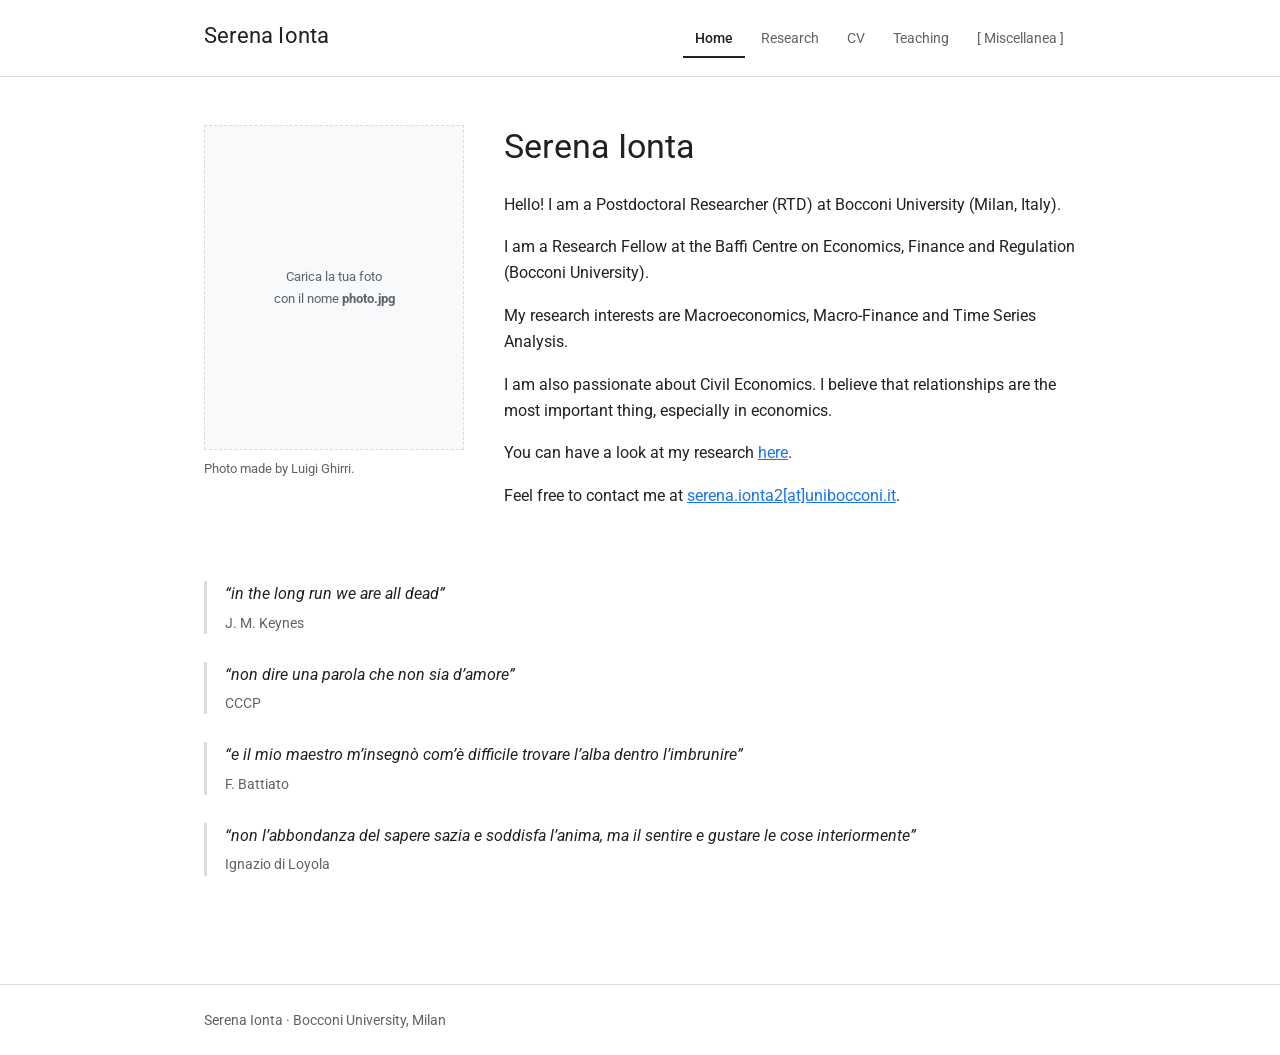
==== index.html @ 7573011e "Add files via upload" ====
<!DOCTYPE html>
<html lang="en">
<head>
<meta charset="utf-8">
<meta name="viewport" content="width=device-width, initial-scale=1">
<title>Serena Ionta</title>
<meta name="description" content="Serena Ionta — Postdoctoral Researcher (RTD) at Bocconi University. Macroeconomics, Macro-Finance and Time Series Analysis.">
<link rel="preconnect" href="https://fonts.googleapis.com">
<link rel="preconnect" href="https://fonts.gstatic.com" crossorigin>
<link href="https://fonts.googleapis.com/css2?family=Roboto:wght@300;400;500&display=swap" rel="stylesheet">
<link rel="stylesheet" href="style.css">
</head>
<body>

<header class="intestazione">
  <div class="intestazione-interno">
    <p class="titolo-sito"><a href="index.html">Serena Ionta</a></p>
    <nav class="navigazione">
      <a href="index.html" class="attivo">Home</a>
      <a href="research.html">Research</a>
      <a href="cv.html">CV</a>
      <a href="teaching.html">Teaching</a>
      <a href="miscellanea.html">[ Miscellanea ]</a>
    </nav>
  </div>
</header>

<main>

  <div class="introduzione">

    <div class="colonna-foto">
      <!-- Per usare la tua foto: carica il file su GitHub con il nome
           photo.jpg, poi cancella il blocco <div class="foto-segnaposto">
           qui sotto e togli i commenti dal tag <img>. -->
      <div class="foto-segnaposto">
        <span>Carica la tua foto<br>con il nome <strong>photo.jpg</strong></span>
      </div>
      <!--
      <img src="photo.jpg" alt="Serena Ionta">
      -->
      <p class="didascalia">Photo made by Luigi Ghirri.</p>
    </div>

    <div class="colonna-testo">
      <h1>Serena Ionta</h1>

      <p>Hello! I am a Postdoctoral Researcher (RTD) at Bocconi University (Milan, Italy).</p>

      <p>I am a Research Fellow at the Baffi Centre on Economics, Finance and Regulation
         (Bocconi University).</p>

      <p>My research interests are Macroeconomics, Macro-Finance and Time Series Analysis.</p>

      <p>I am also passionate about Civil Economics. I believe that relationships are the most
         important thing, especially in economics.</p>

      <p>You can have a look at my research <a href="research.html">here</a>.</p>

      <p>Feel free to contact me at
         <a href="mailto:serena.ionta2@unibocconi.it">serena.ionta2[at]unibocconi.it</a>.</p>
    </div>

  </div>

  <section class="citazioni">

    <blockquote class="citazione">
      <p>&ldquo;in the long run we are all dead&rdquo;</p>
      <footer>J. M. Keynes</footer>
    </blockquote>

    <blockquote class="citazione">
      <p>&ldquo;non dire una parola che non sia d&rsquo;amore&rdquo;</p>
      <footer>CCCP</footer>
    </blockquote>

    <blockquote class="citazione">
      <p>&ldquo;e il mio maestro m&rsquo;insegn&ograve; com&rsquo;&egrave; difficile trovare
         l&rsquo;alba dentro l&rsquo;imbrunire&rdquo;</p>
      <footer>F. Battiato</footer>
    </blockquote>

    <blockquote class="citazione">
      <p>&ldquo;non l&rsquo;abbondanza del sapere sazia e soddisfa l&rsquo;anima, ma il sentire
         e gustare le cose interiormente&rdquo;</p>
      <footer>Ignazio di Loyola</footer>
    </blockquote>

  </section>

</main>

<footer class="piede">
  <div>Serena Ionta &middot; Bocconi University, Milan</div>
</footer>

</body>
</html>
---- style.css ----
/* ============================================================
   Serena Ionta — foglio di stile
   Ispirato al tema "Simple" di Google Sites
   ============================================================ */

:root {
  --testo:        #202124;
  --testo-tenue:  #5f6368;
  --bordo:        #dadce0;
  --link:         #1a73e8;
  --sfondo:       #ffffff;
  --sfondo-tenue: #f8f9fa;
  --larghezza:    920px;
}

* { box-sizing: border-box; }

html { -webkit-text-size-adjust: 100%; }

body {
  margin: 0;
  background: var(--sfondo);
  color: var(--testo);
  font-family: Roboto, "Helvetica Neue", Arial, sans-serif;
  font-size: 16px;
  line-height: 1.65;
}

/* ---------- Intestazione e navigazione ---------- */

.intestazione {
  border-bottom: 1px solid var(--bordo);
  background: var(--sfondo);
  position: sticky;
  top: 0;
  z-index: 10;
}

.intestazione-interno {
  max-width: var(--larghezza);
  margin: 0 auto;
  padding: 18px 24px;
  display: flex;
  flex-wrap: wrap;
  align-items: baseline;
  gap: 8px 32px;
}

.titolo-sito {
  font-size: 22px;
  font-weight: 400;
  letter-spacing: .2px;
  margin: 0;
  white-space: nowrap;
}

.titolo-sito a {
  color: var(--testo);
  text-decoration: none;
}

.navigazione {
  display: flex;
  flex-wrap: wrap;
  gap: 4px;
  margin-left: auto;
}

.navigazione a {
  color: var(--testo-tenue);
  text-decoration: none;
  font-size: 14px;
  padding: 8px 12px;
  border-radius: 4px;
  transition: background .15s ease, color .15s ease;
}

.navigazione a:hover {
  background: var(--sfondo-tenue);
  color: var(--testo);
}

.navigazione a.attivo {
  color: var(--testo);
  font-weight: 500;
  box-shadow: inset 0 -2px 0 var(--testo);
  border-radius: 0;
}

/* ---------- Corpo della pagina ---------- */

main {
  max-width: var(--larghezza);
  margin: 0 auto;
  padding: 48px 24px 80px;
}

h1 {
  font-size: 34px;
  font-weight: 400;
  line-height: 1.25;
  margin: 0 0 24px;
}

h2 {
  font-size: 24px;
  font-weight: 400;
  margin: 48px 0 16px;
  padding-bottom: 8px;
  border-bottom: 1px solid var(--bordo);
}

h2:first-of-type { margin-top: 8px; }

h3 {
  font-size: 18px;
  font-weight: 500;
  margin: 32px 0 8px;
}

p { margin: 0 0 16px; }

a { color: var(--link); }

a:hover { text-decoration: none; }

hr {
  border: 0;
  border-top: 1px solid var(--bordo);
  margin: 40px 0;
}

/* ---------- Home: foto + testo ---------- */

.introduzione {
  display: flex;
  flex-wrap: wrap;
  gap: 40px;
  align-items: flex-start;
}

.colonna-foto {
  flex: 0 0 260px;
  max-width: 100%;
}

.colonna-foto img {
  width: 100%;
  height: auto;
  display: block;
  border-radius: 2px;
}

.didascalia {
  font-size: 12.5px;
  color: var(--testo-tenue);
  margin: 10px 0 0;
  line-height: 1.4;
}

.colonna-testo {
  flex: 1 1 380px;
  min-width: 0;
}

/* segnaposto se la foto non è ancora stata caricata */
.foto-segnaposto {
  width: 100%;
  aspect-ratio: 4 / 5;
  background: var(--sfondo-tenue);
  border: 1px dashed var(--bordo);
  display: flex;
  align-items: center;
  justify-content: center;
  text-align: center;
  padding: 16px;
  font-size: 13px;
  color: var(--testo-tenue);
}

/* ---------- Citazioni ---------- */

.citazioni {
  margin-top: 56px;
}

.citazione {
  margin: 0 0 28px;
  padding-left: 18px;
  border-left: 3px solid var(--bordo);
}

.citazione p {
  margin: 0;
  font-style: italic;
  color: var(--testo);
}

.citazione footer {
  margin-top: 4px;
  font-size: 13.5px;
  font-style: normal;
  color: var(--testo-tenue);
}

/* ---------- Pubblicazioni ---------- */

.pubblicazione {
  margin: 0 0 28px;
  padding-left: 18px;
  border-left: 3px solid transparent;
  transition: border-color .15s ease;
}

.pubblicazione:hover { border-left-color: var(--bordo); }

.autori {
  margin: 0;
  color: var(--testo-tenue);
  font-size: 15px;
}

.titolo-lavoro {
  margin: 2px 0;
  font-weight: 500;
}

.rivista {
  margin: 0;
  font-size: 15px;
  color: var(--testo-tenue);
}

.rivista em { font-style: italic; }

.stato {
  display: inline-block;
  margin-top: 6px;
  font-size: 12px;
  letter-spacing: .4px;
  text-transform: uppercase;
  color: var(--testo-tenue);
  background: var(--sfondo-tenue);
  border: 1px solid var(--bordo);
  border-radius: 12px;
  padding: 2px 10px;
}

/* ---------- Elenchi ---------- */

ul.pulita {
  list-style: none;
  padding: 0;
  margin: 0;
}

ul.pulita li {
  padding: 12px 0;
  border-bottom: 1px solid var(--bordo);
}

ul.pulita li:last-child { border-bottom: 0; }

.anni {
  display: inline-block;
  min-width: 130px;
  color: var(--testo-tenue);
  font-size: 14px;
  font-variant-numeric: tabular-nums;
}

ul.riviste {
  list-style: none;
  padding: 0;
  margin: 0;
  columns: 2;
  column-gap: 40px;
}

ul.riviste li {
  break-inside: avoid;
  padding: 5px 0 5px 16px;
  position: relative;
  font-size: 15px;
}

ul.riviste li::before {
  content: "\2013";
  position: absolute;
  left: 0;
  color: var(--testo-tenue);
}

/* ---------- Corsi ---------- */

.corso {
  border: 1px solid var(--bordo);
  border-radius: 8px;
  padding: 18px 22px;
  margin: 0 0 18px;
}

.corso-testata {
  display: flex;
  flex-wrap: wrap;
  align-items: baseline;
  gap: 4px 12px;
}

.corso-titolo {
  margin: 0;
  font-size: 18px;
  font-weight: 500;
}

.corso-sede {
  margin: 4px 0 0;
  color: var(--testo-tenue);
  font-size: 15px;
}

.corso details {
  margin-top: 14px;
  border-top: 1px solid var(--bordo);
  padding-top: 12px;
}

.corso summary {
  cursor: pointer;
  font-size: 13px;
  letter-spacing: .4px;
  text-transform: uppercase;
  color: var(--link);
  list-style: none;
}

.corso summary::-webkit-details-marker { display: none; }

.corso summary::before {
  content: "\25B8\00a0";
  display: inline-block;
  transition: transform .15s ease;
}

.corso details[open] summary::before { content: "\25BE\00a0"; }

.corso ol {
  margin: 12px 0 0;
  padding-left: 22px;
  font-size: 15px;
}

.corso ol li { margin-bottom: 7px; }

.nota {
  background: var(--sfondo-tenue);
  border: 1px solid var(--bordo);
  border-radius: 8px;
  padding: 16px 20px;
  color: var(--testo-tenue);
  font-size: 15px;
}

/* ---------- Piè di pagina ---------- */

footer.piede {
  border-top: 1px solid var(--bordo);
  color: var(--testo-tenue);
  font-size: 13.5px;
}

footer.piede div {
  max-width: var(--larghezza);
  margin: 0 auto;
  padding: 24px;
}

/* ---------- Schermi piccoli ---------- */

@media (max-width: 640px) {
  .intestazione-interno { padding: 14px 18px; }
  .navigazione { margin-left: 0; width: 100%; }
  .navigazione a { padding: 6px 10px; }
  main { padding: 32px 18px 60px; }
  h1 { font-size: 28px; }
  .introduzione { gap: 28px; }
  .colonna-foto { flex: 0 0 100%; max-width: 300px; }
}
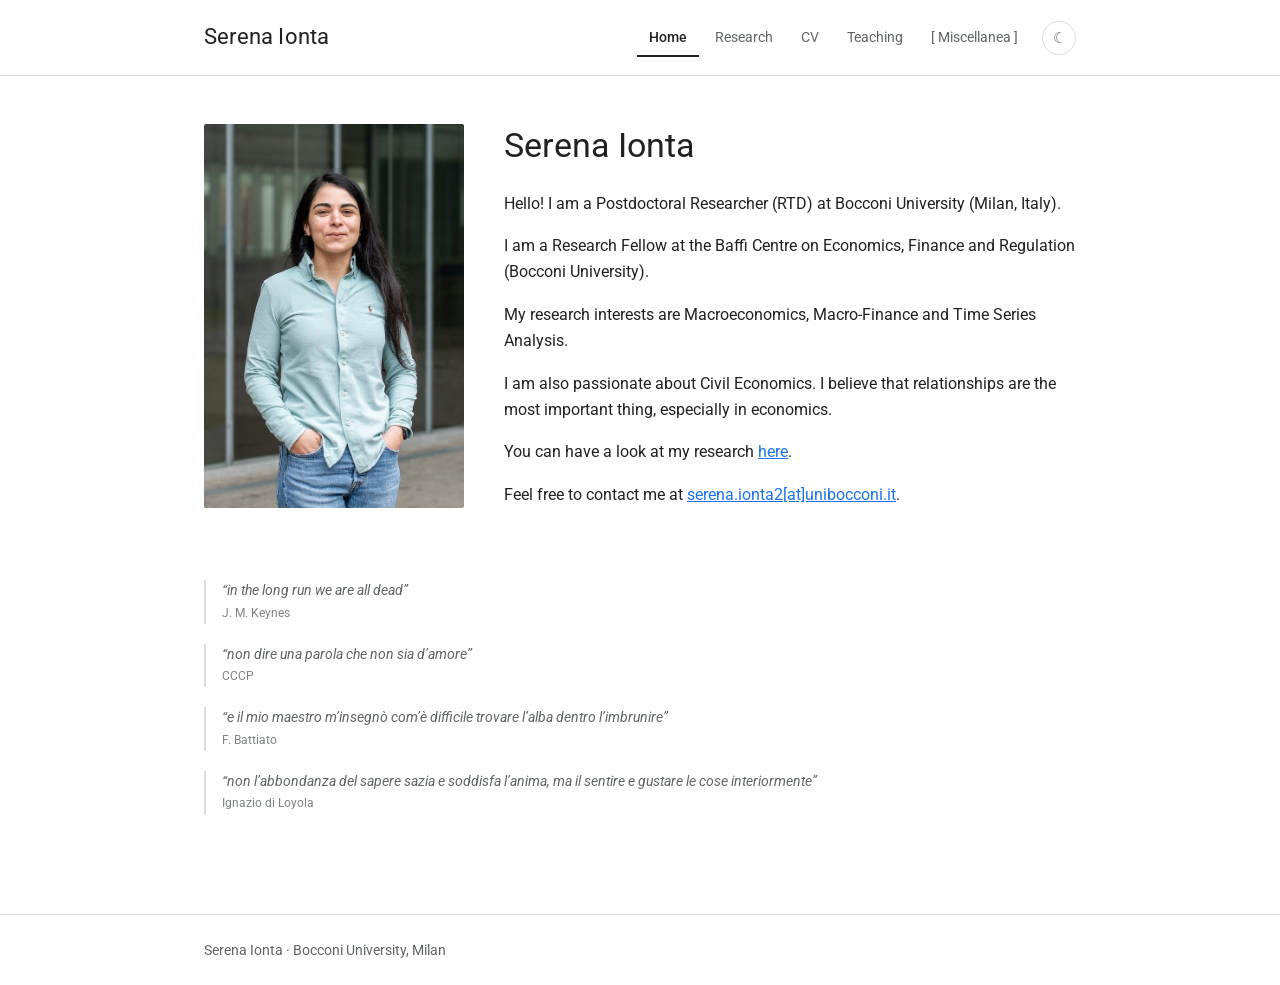
==== commit 497bdbea: "Add files via upload" ====
--- a/index.html
+++ b/index.html
@@ -9,6 +9,13 @@
 <link rel="preconnect" href="https://fonts.gstatic.com" crossorigin>
 <link href="https://fonts.googleapis.com/css2?family=Roboto:wght@300;400;500&display=swap" rel="stylesheet">
 <link rel="stylesheet" href="style.css">
+<script>
+try {
+  var t = localStorage.getItem('tema-serena');
+  if (!t) t = window.matchMedia('(prefers-color-scheme: dark)').matches ? 'scuro' : 'chiaro';
+  document.documentElement.setAttribute('data-tema', t);
+} catch (e) { document.documentElement.setAttribute('data-tema', 'chiaro'); }
+</script>
 </head>
 <body>
 
@@ -21,6 +28,7 @@
       <a href="cv.html">CV</a>
       <a href="teaching.html">Teaching</a>
       <a href="miscellanea.html">[ Miscellanea ]</a>
+      <button id="tema-bottone" type="button">☾</button>
     </nav>
   </div>
 </header>
@@ -30,16 +38,7 @@
   <div class="introduzione">
 
     <div class="colonna-foto">
-      <!-- Per usare la tua foto: carica il file su GitHub con il nome
-           photo.jpg, poi cancella il blocco <div class="foto-segnaposto">
-           qui sotto e togli i commenti dal tag <img>. -->
-      <div class="foto-segnaposto">
-        <span>Carica la tua foto<br>con il nome <strong>photo.jpg</strong></span>
-      </div>
-      <!--
       <img src="photo.jpg" alt="Serena Ionta">
-      -->
-      <p class="didascalia">Photo made by Luigi Ghirri.</p>
     </div>
 
     <div class="colonna-testo">
@@ -95,5 +94,7 @@
   <div>Serena Ionta &middot; Bocconi University, Milan</div>
 </footer>
 
+<script src="theme.js"></script>
+
 </body>
 </html>
--- a/style.css
+++ b/style.css
@@ -1,9 +1,13 @@
 /* ============================================================
    Serena Ionta — foglio di stile
    Ispirato al tema "Simple" di Google Sites
+   Con modalità giorno / notte
    ============================================================ */
 
-:root {
+/* ---------- Colori: modalità giorno ---------- */
+
+:root,
+[data-tema="chiaro"] {
   --testo:        #202124;
   --testo-tenue:  #5f6368;
   --bordo:        #dadce0;
@@ -13,9 +17,23 @@
   --larghezza:    920px;
 }
 
+/* ---------- Colori: modalità notte ---------- */
+
+[data-tema="scuro"] {
+  --testo:        #e8eaed;
+  --testo-tenue:  #9aa0a6;
+  --bordo:        #3c4043;
+  --link:         #8ab4f8;
+  --sfondo:       #1f2023;
+  --sfondo-tenue: #292a2d;
+}
+
 * { box-sizing: border-box; }
 
-html { -webkit-text-size-adjust: 100%; }
+html {
+  -webkit-text-size-adjust: 100%;
+  color-scheme: light dark;
+}
 
 body {
   margin: 0;
@@ -24,6 +42,7 @@
   font-family: Roboto, "Helvetica Neue", Arial, sans-serif;
   font-size: 16px;
   line-height: 1.65;
+  transition: background .2s ease, color .2s ease;
 }
 
 /* ---------- Intestazione e navigazione ---------- */
@@ -42,8 +61,8 @@
   padding: 18px 24px;
   display: flex;
   flex-wrap: wrap;
-  align-items: baseline;
-  gap: 8px 32px;
+  align-items: center;
+  gap: 8px 24px;
 }
 
 .titolo-sito {
@@ -62,6 +81,7 @@
 .navigazione {
   display: flex;
   flex-wrap: wrap;
+  align-items: center;
   gap: 4px;
   margin-left: auto;
 }
@@ -85,6 +105,31 @@
   font-weight: 500;
   box-shadow: inset 0 -2px 0 var(--testo);
   border-radius: 0;
+}
+
+/* ---------- Pulsante giorno / notte ---------- */
+
+#tema-bottone {
+  margin-left: 8px;
+  width: 34px;
+  height: 34px;
+  flex: 0 0 auto;
+  border: 1px solid var(--bordo);
+  border-radius: 50%;
+  background: transparent;
+  color: var(--testo-tenue);
+  font-size: 15px;
+  line-height: 1;
+  cursor: pointer;
+  display: inline-flex;
+  align-items: center;
+  justify-content: center;
+  transition: background .15s ease, color .15s ease, border-color .15s ease;
+}
+
+#tema-bottone:hover {
+  background: var(--sfondo-tenue);
+  color: var(--testo);
 }
 
 /* ---------- Corpo della pagina ---------- */
@@ -185,22 +230,25 @@
 }
 
 .citazione {
-  margin: 0 0 28px;
-  padding-left: 18px;
-  border-left: 3px solid var(--bordo);
+  margin: 0 0 20px;
+  padding-left: 16px;
+  border-left: 2px solid var(--bordo);
 }
 
 .citazione p {
   margin: 0;
+  font-size: 14px;
+  line-height: 1.55;
   font-style: italic;
-  color: var(--testo);
+  color: var(--testo-tenue);
 }
 
 .citazione footer {
-  margin-top: 4px;
-  font-size: 13.5px;
+  margin-top: 2px;
+  font-size: 12px;
   font-style: normal;
   color: var(--testo-tenue);
+  opacity: .8;
 }
 
 /* ---------- Pubblicazioni ---------- */
@@ -339,7 +387,6 @@
 .corso summary::before {
   content: "\25B8\00a0";
   display: inline-block;
-  transition: transform .15s ease;
 }
 
 .corso details[open] summary::before { content: "\25BE\00a0"; }
@@ -381,8 +428,10 @@
   .intestazione-interno { padding: 14px 18px; }
   .navigazione { margin-left: 0; width: 100%; }
   .navigazione a { padding: 6px 10px; }
+  #tema-bottone { margin-left: auto; }
   main { padding: 32px 18px 60px; }
   h1 { font-size: 28px; }
   .introduzione { gap: 28px; }
   .colonna-foto { flex: 0 0 100%; max-width: 300px; }
-}
+  ul.riviste { columns: 1; }
+}
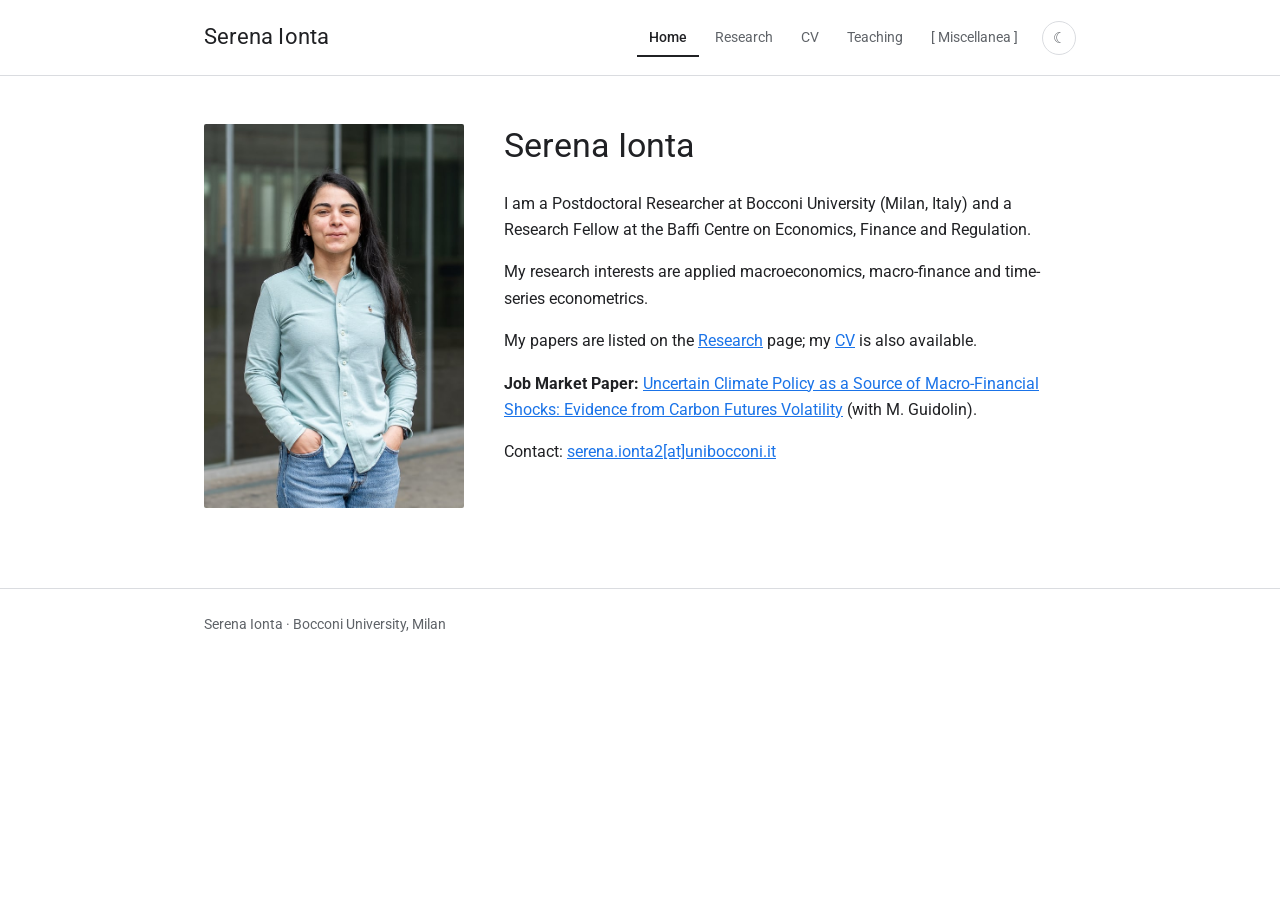
==== commit d29c4129: "Add files via upload" ====
--- a/index.html
+++ b/index.html
@@ -4,11 +4,11 @@
 <meta charset="utf-8">
 <meta name="viewport" content="width=device-width, initial-scale=1">
 <title>Serena Ionta</title>
-<meta name="description" content="Serena Ionta — Postdoctoral Researcher (RTD) at Bocconi University. Macroeconomics, Macro-Finance and Time Series Analysis.">
+<meta name="description" content="Serena Ionta — Postdoctoral Researcher at Bocconi University and Research Fellow at the Baffi Centre. Applied macroeconomics, macro-finance and time-series econometrics.">
 <link rel="preconnect" href="https://fonts.googleapis.com">
 <link rel="preconnect" href="https://fonts.gstatic.com" crossorigin>
 <link href="https://fonts.googleapis.com/css2?family=Roboto:wght@300;400;500&display=swap" rel="stylesheet">
-<link rel="stylesheet" href="style.css">
+<link rel="stylesheet" href="style.css?v=2">
 <script>
 try {
   var t = localStorage.getItem('tema-serena');
@@ -44,49 +44,24 @@
     <div class="colonna-testo">
       <h1>Serena Ionta</h1>
 
-      <p>Hello! I am a Postdoctoral Researcher (RTD) at Bocconi University (Milan, Italy).</p>
+      <p>I am a Postdoctoral Researcher at Bocconi University (Milan, Italy) and a
+         Research Fellow at the Baffi Centre on Economics, Finance and Regulation.</p>
 
-      <p>I am a Research Fellow at the Baffi Centre on Economics, Finance and Regulation
-         (Bocconi University).</p>
+      <p>My research interests are applied macroeconomics, macro-finance and time-series
+         econometrics.</p>
 
-      <p>My research interests are Macroeconomics, Macro-Finance and Time Series Analysis.</p>
+      <p>My papers are listed on the <a href="research.html">Research</a> page; my
+         <a href="cv.html">CV</a> is also available.</p>
 
-      <p>I am also passionate about Civil Economics. I believe that relationships are the most
-         important thing, especially in economics.</p>
+      <p><strong>Job Market Paper:</strong>
+         <a href="research.html#jmp">Uncertain Climate Policy as a Source of Macro-Financial
+         Shocks: Evidence from Carbon Futures Volatility</a> (with M. Guidolin).</p>
 
-      <p>You can have a look at my research <a href="research.html">here</a>.</p>
-
-      <p>Feel free to contact me at
-         <a href="mailto:serena.ionta2@unibocconi.it">serena.ionta2[at]unibocconi.it</a>.</p>
+      <p>Contact:
+         <a href="mailto:serena.ionta2@unibocconi.it">serena.ionta2[at]unibocconi.it</a></p>
     </div>
 
   </div>
-
-  <section class="citazioni">
-
-    <blockquote class="citazione">
-      <p>&ldquo;in the long run we are all dead&rdquo;</p>
-      <footer>J. M. Keynes</footer>
-    </blockquote>
-
-    <blockquote class="citazione">
-      <p>&ldquo;non dire una parola che non sia d&rsquo;amore&rdquo;</p>
-      <footer>CCCP</footer>
-    </blockquote>
-
-    <blockquote class="citazione">
-      <p>&ldquo;e il mio maestro m&rsquo;insegn&ograve; com&rsquo;&egrave; difficile trovare
-         l&rsquo;alba dentro l&rsquo;imbrunire&rdquo;</p>
-      <footer>F. Battiato</footer>
-    </blockquote>
-
-    <blockquote class="citazione">
-      <p>&ldquo;non l&rsquo;abbondanza del sapere sazia e soddisfa l&rsquo;anima, ma il sentire
-         e gustare le cose interiormente&rdquo;</p>
-      <footer>Ignazio di Loyola</footer>
-    </blockquote>
-
-  </section>
 
 </main>
 
--- a/style.css
+++ b/style.css
@@ -435,3 +435,36 @@
   .colonna-foto { flex: 0 0 100%; max-width: 300px; }
   ul.riviste { columns: 1; }
 }
+
+/* ---------- Job Market Paper ---------- */
+
+.pubblicazione.jmp {
+  border: 1px solid var(--bordo);
+  border-left: 3px solid var(--link);
+  border-radius: 8px;
+  padding: 18px 22px;
+  background: var(--sfondo-tenue);
+}
+
+.pubblicazione.jmp:hover { border-left-color: var(--link); }
+
+.jmp details { margin-top: 12px; }
+
+.jmp summary {
+  cursor: pointer;
+  color: var(--link);
+  font-size: 13px;
+  letter-spacing: .4px;
+  text-transform: uppercase;
+  list-style: none;
+}
+
+.jmp summary::-webkit-details-marker { display: none; }
+.jmp summary::before { content: "\25B8\00a0"; }
+.jmp details[open] summary::before { content: "\25BE\00a0"; }
+
+.jmp details p {
+  margin: 10px 0 0;
+  font-size: 15px;
+  color: var(--testo-tenue);
+}
